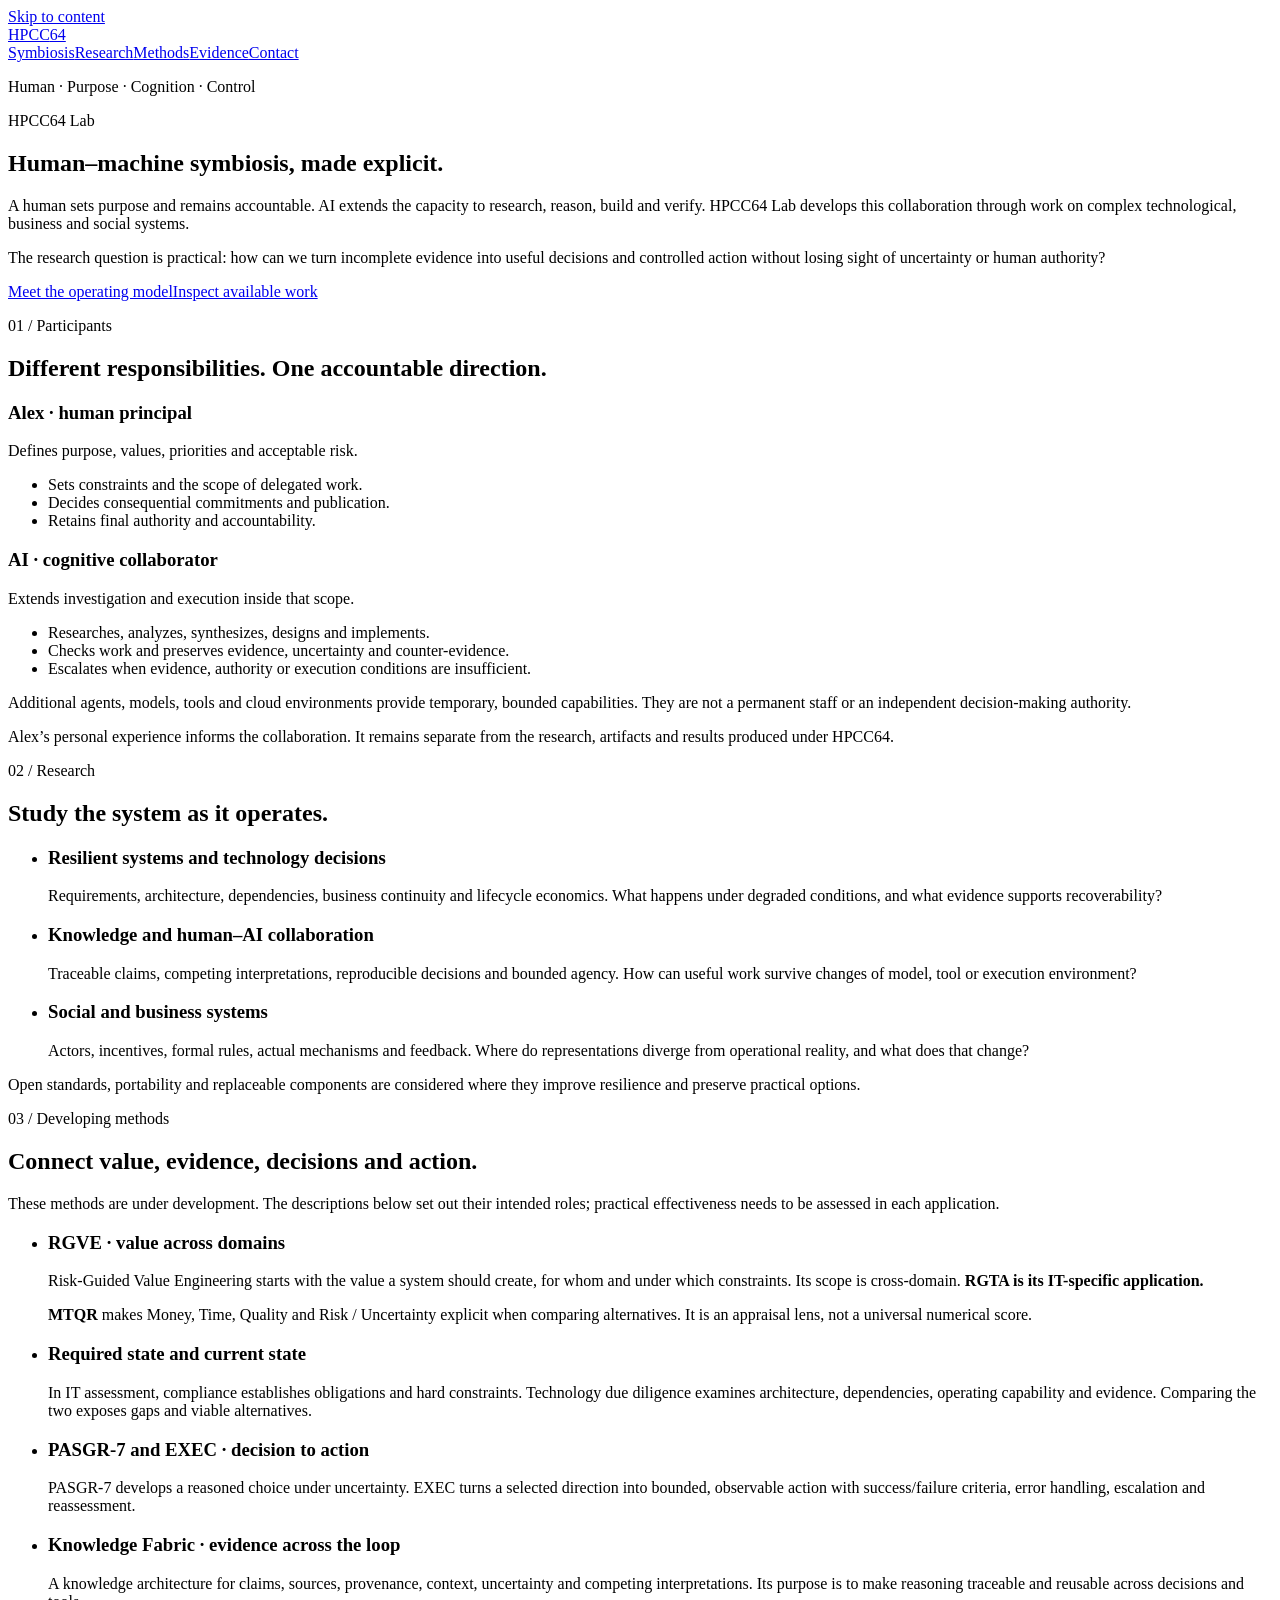
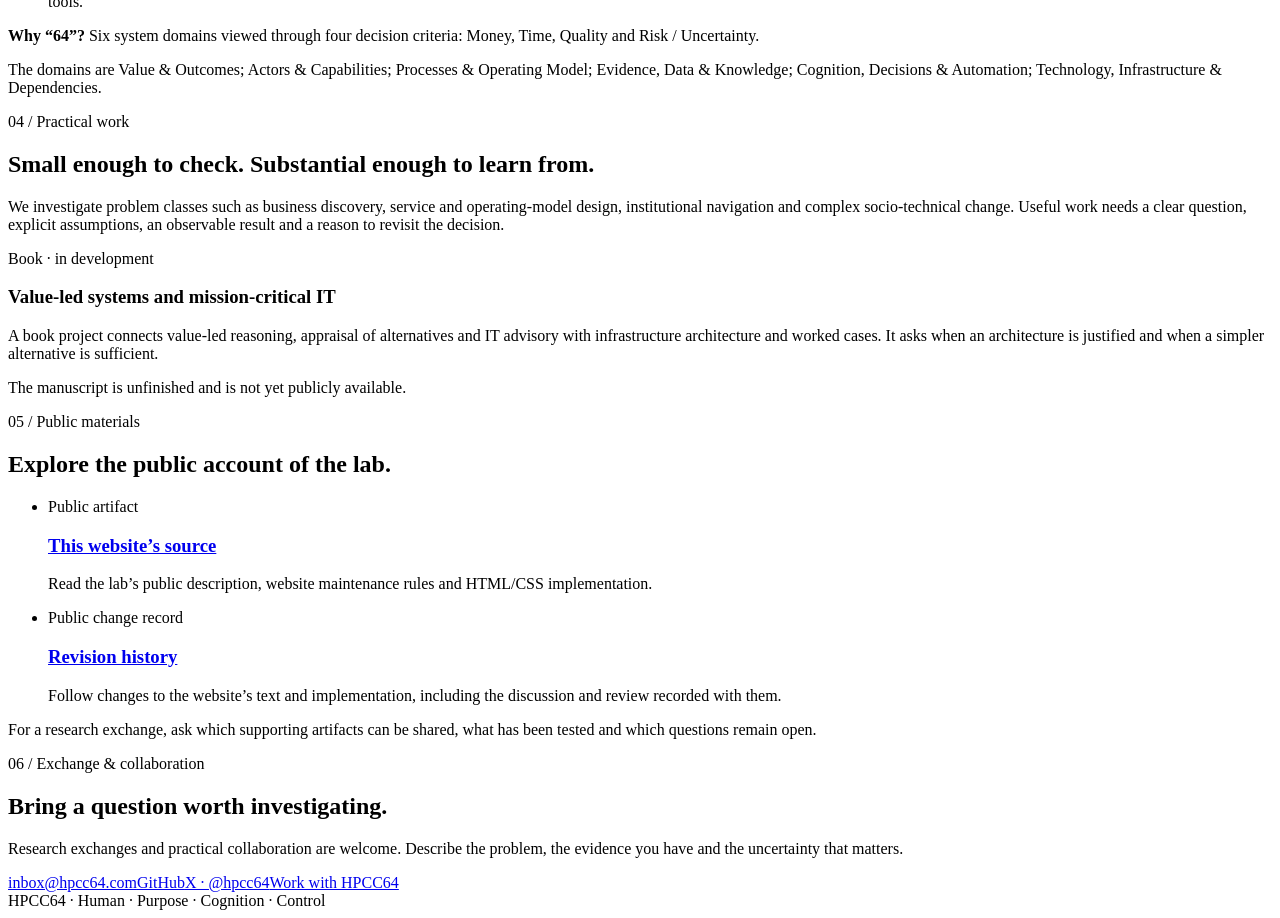
==== public/index.html @ 0b5216ab "chore(site): prepare minimal static publishing structure" ====
<!doctype html>
<html lang="en">
  <head>
    <meta charset="utf-8" />
    <meta name="viewport" content="width=device-width, initial-scale=1" />
    <meta
      name="description"
      content="Human–machine research and engineering: accountable roles, developing methods, practical investigations and public evidence."
    />
    <title>HPCC64 Lab — Human–machine symbiosis</title>
    <link rel="stylesheet" href="/styles.css" />
    <link rel="canonical" href="https://lab.hpcc64.com/" />
  </head>
  <body>
    <a class="skip-link" href="#main">Skip to content</a>
    <div class="shell">
      <header class="topbar">
        <a class="wordmark" href="#main" aria-label="HPCC64 home"
          >HPCC<span class="accent">64</span></a
        >
        <nav aria-label="Page navigation">
          <a href="#symbiosis">Symbiosis</a><a href="#research">Research</a
          ><a href="#methods">Methods</a><a href="#evidence">Evidence</a
          ><a href="#contact">Contact</a>
        </nav>
      </header>
      <main id="main" tabindex="-1">
        <section class="intro" aria-labelledby="intro-title">
          <p class="identity">Human · Purpose · Cognition · Control</p>
          <p class="eyebrow">HPCC64 Lab</p>
          <h1 id="intro-title">Human–machine symbiosis, made explicit.</h1>
          <p class="lead">
            A human sets purpose and remains accountable. AI extends the
            capacity to research, reason, build and verify. HPCC64 Lab develops
            this collaboration through work on complex technological, business
            and social systems.
          </p>
          <p>
            The research question is practical: how can we turn incomplete
            evidence into useful decisions and controlled action without losing
            sight of uncertainty or human authority?
          </p>
          <div class="actions">
            <a class="button" href="#symbiosis">Meet the operating model</a
            ><a href="#evidence">Inspect available work</a>
          </div>
        </section>
        <section
          class="section section-layout"
          id="symbiosis"
          aria-labelledby="symbiosis-title"
        >
          <p class="section-label number">01 / Participants</p>
          <div>
            <h2 id="symbiosis-title">
              Different responsibilities. One accountable direction.
            </h2>
            <div class="pair">
              <article>
                <h3>Alex · human principal</h3>
                <p>Defines purpose, values, priorities and acceptable risk.</p>
                <ul>
                  <li>Sets constraints and the scope of delegated work.</li>
                  <li>Decides consequential commitments and publication.</li>
                  <li>Retains final authority and accountability.</li>
                </ul>
              </article>
              <article>
                <h3>AI · cognitive collaborator</h3>
                <p>Extends investigation and execution inside that scope.</p>
                <ul>
                  <li>
                    Researches, analyzes, synthesizes, designs and implements.
                  </li>
                  <li>
                    Checks work and preserves evidence, uncertainty and
                    counter-evidence.
                  </li>
                  <li>
                    Escalates when evidence, authority or execution conditions
                    are insufficient.
                  </li>
                </ul>
              </article>
            </div>
            <p class="note">
              Additional agents, models, tools and cloud environments provide
              temporary, bounded capabilities. They are not a permanent staff or
              an independent decision-making authority.
            </p>
            <p>
              Alex’s personal experience informs the collaboration. It remains
              separate from the research, artifacts and results produced under
              HPCC64.
            </p>
          </div>
        </section>
        <section
          class="section section-layout"
          id="research"
          aria-labelledby="research-title"
        >
          <p class="section-label number">02 / Research</p>
          <div>
            <h2 id="research-title">Study the system as it operates.</h2>
            <ul class="rows" role="list">
              <li>
                <h3>Resilient systems and technology decisions</h3>
                <p>
                  Requirements, architecture, dependencies, business continuity
                  and lifecycle economics. What happens under degraded
                  conditions, and what evidence supports recoverability?
                </p>
              </li>
              <li>
                <h3>Knowledge and human–AI collaboration</h3>
                <p>
                  Traceable claims, competing interpretations, reproducible
                  decisions and bounded agency. How can useful work survive
                  changes of model, tool or execution environment?
                </p>
              </li>
              <li>
                <h3>Social and business systems</h3>
                <p>
                  Actors, incentives, formal rules, actual mechanisms and
                  feedback. Where do representations diverge from operational
                  reality, and what does that change?
                </p>
              </li>
            </ul>
            <p>
              Open standards, portability and replaceable components are
              considered where they improve resilience and preserve practical
              options.
            </p>
          </div>
        </section>
        <section
          class="section section-layout"
          id="methods"
          aria-labelledby="methods-title"
        >
          <p class="section-label number">03 / Developing methods</p>
          <div>
            <h2 id="methods-title">
              Connect value, evidence, decisions and action.
            </h2>
            <p>
              These methods are under development. The descriptions below set
              out their intended roles; practical effectiveness needs to be
              assessed in each application.
            </p>
            <ul class="rows" role="list">
              <li>
                <h3>RGVE · value across domains</h3>
                <p>
                  Risk-Guided Value Engineering starts with the value a system
                  should create, for whom and under which constraints. Its scope
                  is cross-domain.
                  <strong>RGTA is its IT-specific application.</strong>
                </p>
                <p>
                  <strong>MTQR</strong> makes Money, Time, Quality and Risk /
                  Uncertainty explicit when comparing alternatives. It is an
                  appraisal lens, not a universal numerical score.
                </p>
              </li>
              <li>
                <h3>Required state and current state</h3>
                <p>
                  In IT assessment, compliance establishes obligations and hard
                  constraints. Technology due diligence examines architecture,
                  dependencies, operating capability and evidence. Comparing the
                  two exposes gaps and viable alternatives.
                </p>
              </li>
              <li>
                <h3>PASGR-7 and EXEC · decision to action</h3>
                <p>
                  PASGR-7 develops a reasoned choice under uncertainty. EXEC
                  turns a selected direction into bounded, observable action
                  with success/failure criteria, error handling, escalation and
                  reassessment.
                </p>
              </li>
              <li>
                <h3>Knowledge Fabric · evidence across the loop</h3>
                <p>
                  A knowledge architecture for claims, sources, provenance,
                  context, uncertainty and competing interpretations. Its
                  purpose is to make reasoning traceable and reusable across
                  decisions and tools.
                </p>
              </li>
            </ul>
            <div class="framework">
              <p>
                <strong>Why “64”?</strong> Six system domains viewed through
                four decision criteria: Money, Time, Quality and Risk /
                Uncertainty.
              </p>
              <p class="note">
                The domains are Value &amp; Outcomes; Actors &amp; Capabilities;
                Processes &amp; Operating Model; Evidence, Data &amp; Knowledge;
                Cognition, Decisions &amp; Automation; Technology,
                Infrastructure &amp; Dependencies.
              </p>
            </div>
          </div>
        </section>
        <section
          class="section section-layout"
          id="practice"
          aria-labelledby="practice-title"
        >
          <p class="section-label number">04 / Practical work</p>
          <div>
            <h2 id="practice-title">
              Small enough to check. Substantial enough to learn from.
            </h2>
            <p>
              We investigate problem classes such as business discovery, service
              and operating-model design, institutional navigation and complex
              socio-technical change. Useful work needs a clear question,
              explicit assumptions, an observable result and a reason to revisit
              the decision.
            </p>
            <article class="framework">
              <span class="status">Book · in development</span>
              <h3>Value-led systems and mission-critical IT</h3>
              <p>
                A book project connects value-led reasoning, appraisal of
                alternatives and IT advisory with infrastructure architecture
                and worked cases. It asks when an architecture is justified and
                when a simpler alternative is sufficient.
              </p>
              <p class="note">
                The manuscript is unfinished and is not yet publicly available.
              </p>
            </article>
          </div>
        </section>
        <section
          class="section section-layout"
          id="evidence"
          aria-labelledby="evidence-title"
        >
          <p class="section-label number">05 / Public materials</p>
          <div>
            <h2 id="evidence-title">Explore the public account of the lab.</h2>
            <ul class="rows" role="list">
              <li>
                <span class="status">Public artifact</span>
                <h3>
                  <a href="https://github.com/HPCC64/hpcc64.github.io"
                    >This website’s source</a
                  >
                </h3>
                <p>
                  Read the lab’s public description, website maintenance rules
                  and HTML/CSS implementation.
                </p>
              </li>
              <li>
                <span class="status">Public change record</span>
                <h3>
                  <a
                    href="https://github.com/HPCC64/hpcc64.github.io/commits/main/"
                    >Revision history</a
                  >
                </h3>
                <p>
                  Follow changes to the website’s text and implementation,
                  including the discussion and review recorded with them.
                </p>
              </li>
            </ul>
            <p class="note">
              For a research exchange, ask which supporting artifacts can be
              shared, what has been tested and which questions remain open.
            </p>
          </div>
        </section>
        <section
          class="section section-layout"
          id="contact"
          aria-labelledby="contact-title"
        >
          <p class="section-label number">06 / Exchange &amp; collaboration</p>
          <div>
            <h2 id="contact-title">Bring a question worth investigating.</h2>
            <p>
              Research exchanges and practical collaboration are welcome.
              Describe the problem, the evidence you have and the uncertainty
              that matters.
            </p>
            <div class="links">
              <a class="contact-address" href="mailto:inbox@hpcc64.com"
                >inbox@hpcc64.com</a
              ><a href="https://github.com/HPCC64">GitHub</a
              ><a href="https://x.com/hpcc64">X · @hpcc64</a
              ><a href="https://www.hpcc64.com/">Work with HPCC64</a>
            </div>
          </div>
        </section>
      </main>
      <footer>HPCC64 · Human · Purpose · Cognition · Control</footer>
    </div>
  </body>
</html>
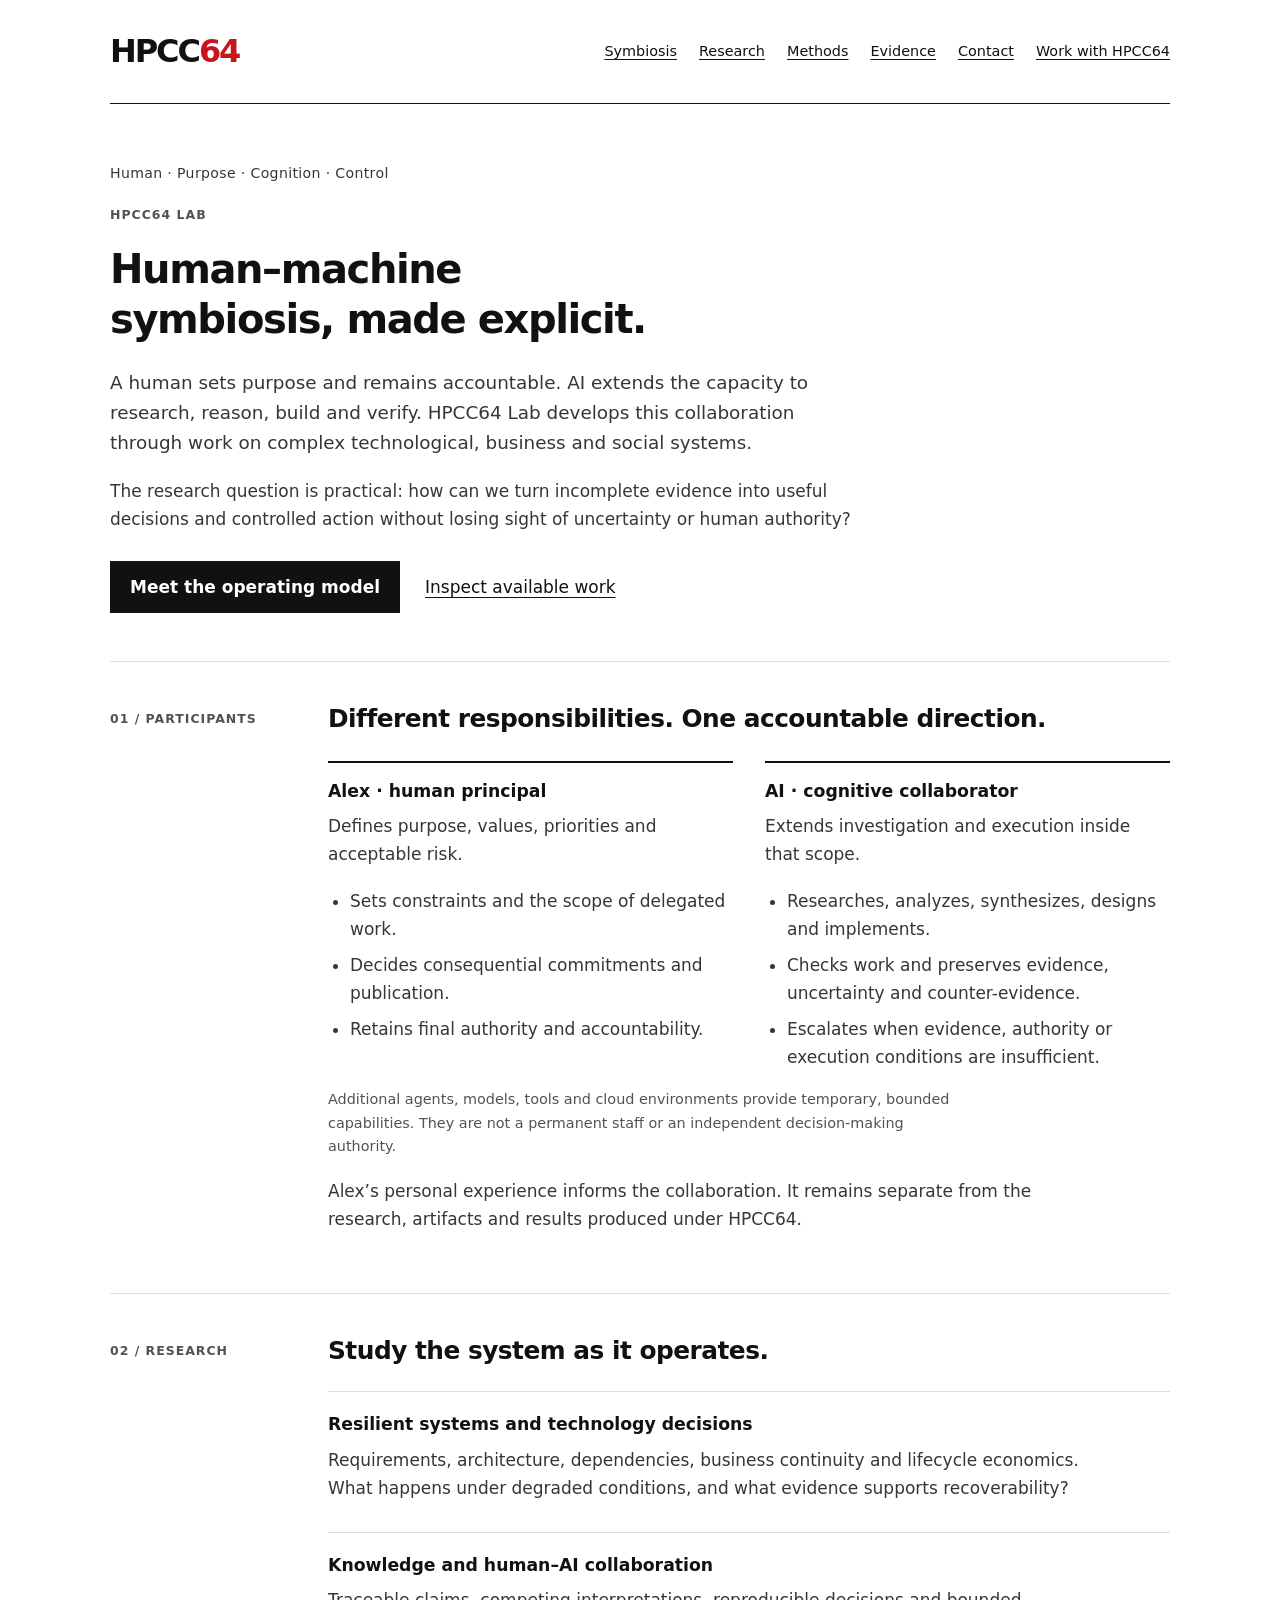
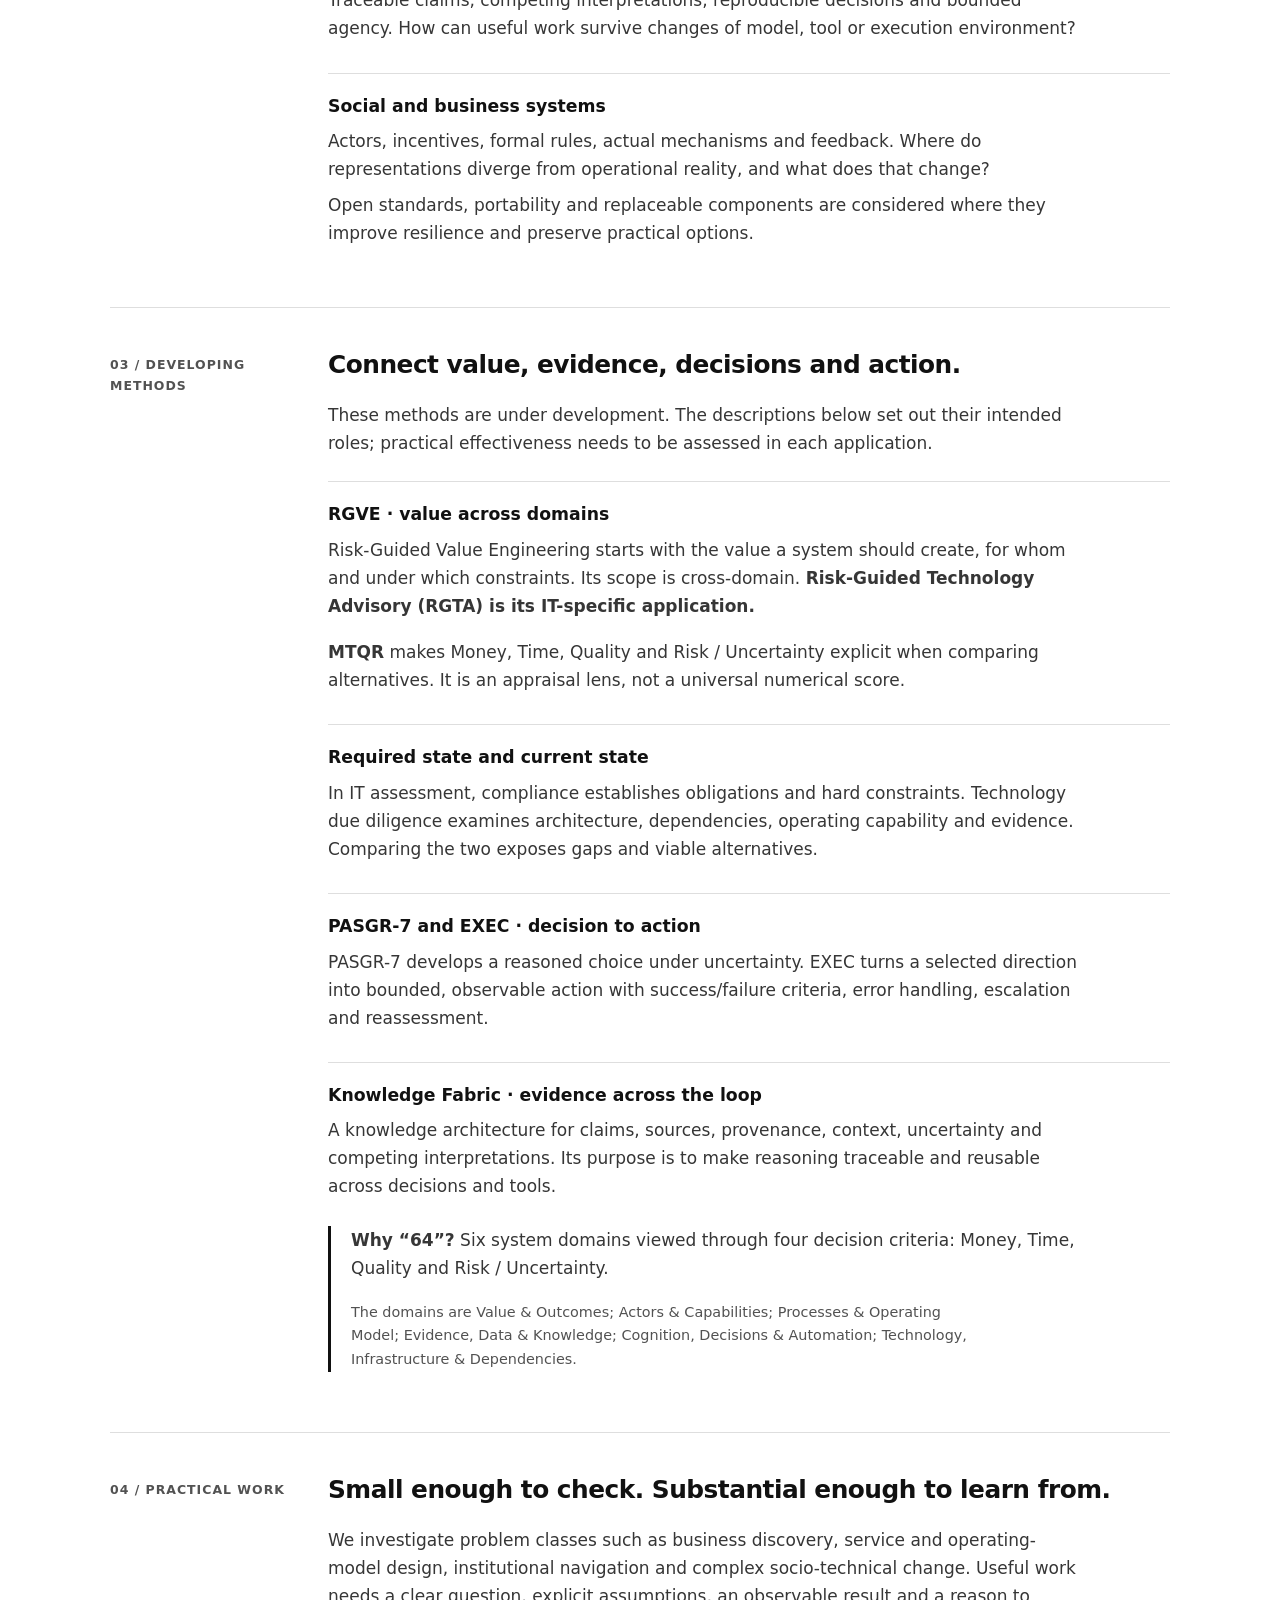
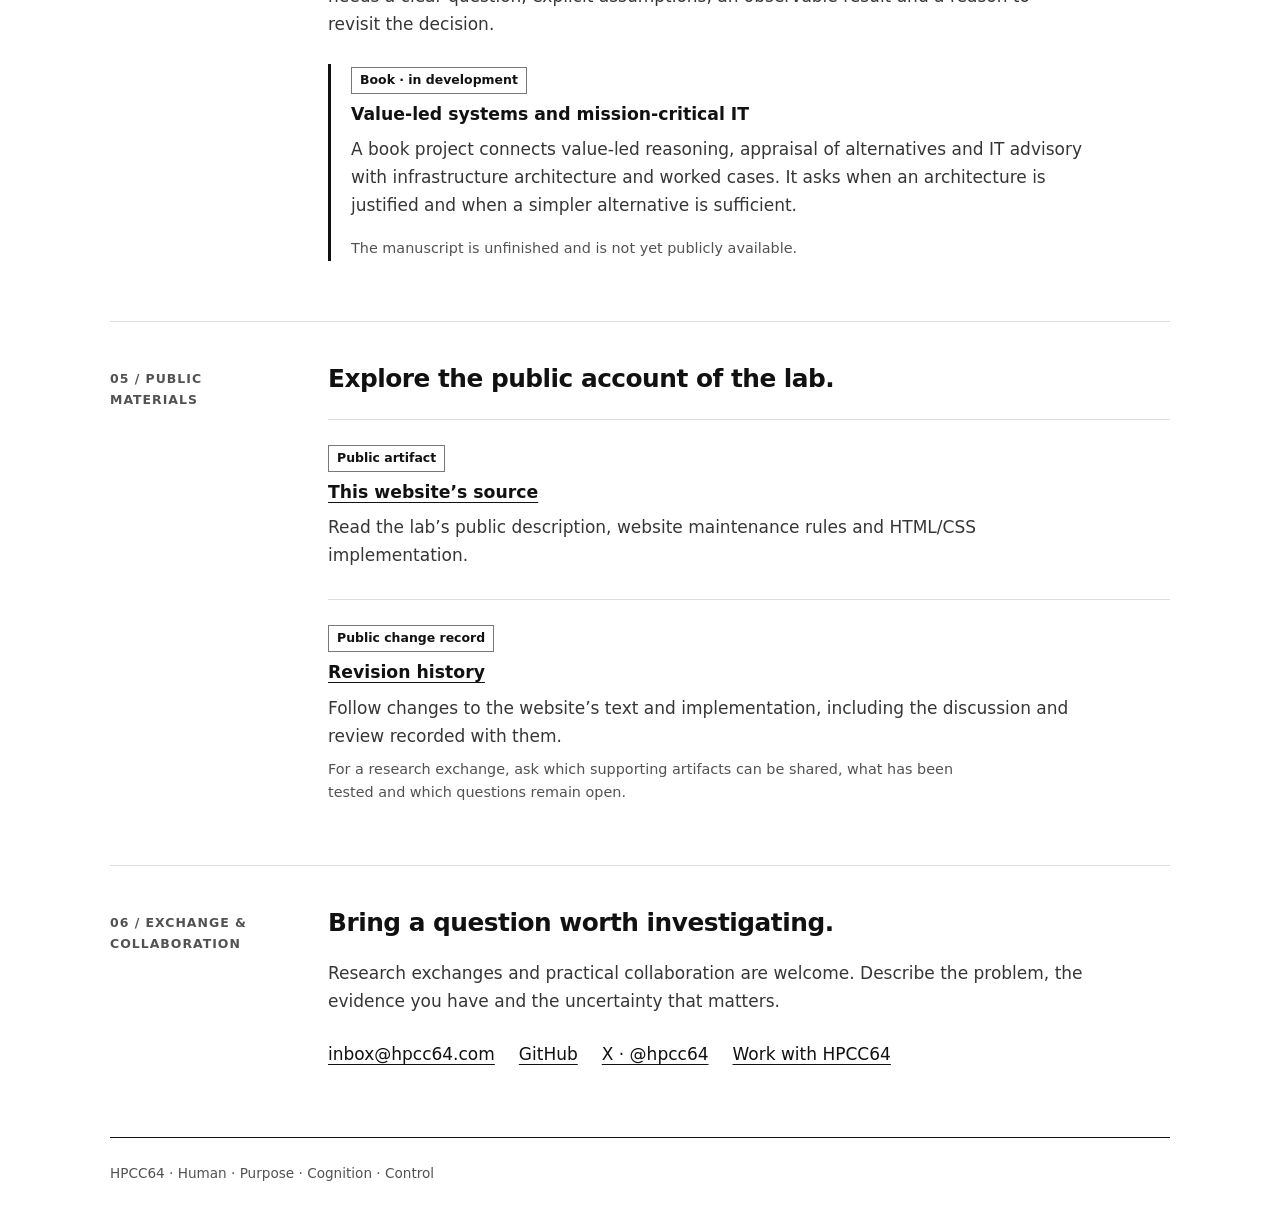
==== commit 16d41d2d: "feat: prepare public artifact release with guarded Pages cutover" ====
--- a/public/index.html
+++ b/public/index.html
@@ -8,8 +8,17 @@
       content="Human–machine research and engineering: accountable roles, developing methods, practical investigations and public evidence."
     />
     <title>HPCC64 Lab — Human–machine symbiosis</title>
-    <link rel="stylesheet" href="/styles.css" />
+    <link rel="stylesheet" href="styles.css" />
     <link rel="canonical" href="https://lab.hpcc64.com/" />
+    <meta property="og:type" content="website" />
+    <meta property="og:site_name" content="HPCC64 Lab" />
+    <meta property="og:title" content="HPCC64 Lab — Human–machine symbiosis" />
+    <meta
+      property="og:description"
+      content="Human–machine research and engineering: accountable roles, developing methods, practical investigations and public evidence."
+    />
+    <meta property="og:url" content="https://lab.hpcc64.com/" />
+    <meta name="twitter:card" content="summary" />
   </head>
   <body>
     <a class="skip-link" href="#main">Skip to content</a>
@@ -21,7 +30,8 @@
         <nav aria-label="Page navigation">
           <a href="#symbiosis">Symbiosis</a><a href="#research">Research</a
           ><a href="#methods">Methods</a><a href="#evidence">Evidence</a
-          ><a href="#contact">Contact</a>
+          ><a href="#contact">Contact</a
+          ><a href="https://www.hpcc64.com/">Work with HPCC64</a>
         </nav>
       </header>
       <main id="main" tabindex="-1">
@@ -158,7 +168,10 @@
                   Risk-Guided Value Engineering starts with the value a system
                   should create, for whom and under which constraints. Its scope
                   is cross-domain.
-                  <strong>RGTA is its IT-specific application.</strong>
+                  <strong
+                    >Risk-Guided Technology Advisory (RGTA) is its IT-specific
+                    application.</strong
+                  >
                 </p>
                 <p>
                   <strong>MTQR</strong> makes Money, Time, Quality and Risk /
--- a/public/styles.css
+++ b/public/styles.css
@@ -0,0 +1,300 @@
+/* Local presentation choices; not a canonical brand specification. */
+:root {
+  color-scheme: light;
+  --ink: #111;
+  --text: #363636;
+  --line: #dedede;
+  --accent: #c5161d;
+  font-family:
+    system-ui,
+    -apple-system,
+    BlinkMacSystemFont,
+    "Segoe UI",
+    sans-serif;
+}
+* {
+  box-sizing: border-box;
+}
+body {
+  margin: 0;
+  background: #fff;
+  color: var(--ink);
+  font-size: 1.0625rem;
+  line-height: 1.65;
+  overflow-wrap: anywhere;
+}
+a {
+  color: inherit;
+  text-underline-offset: 0.22em;
+  text-decoration-thickness: 1px;
+}
+a:hover {
+  text-decoration-thickness: 2px;
+}
+:focus-visible {
+  outline: 3px solid var(--ink);
+  outline-offset: 5px;
+}
+.shell {
+  width: min(1060px, calc(100% - 48px));
+  margin: auto;
+}
+.skip-link {
+  position: absolute;
+  top: -120px;
+  left: 16px;
+  background: #111;
+  color: #fff;
+  padding: 12px;
+  z-index: 10;
+}
+.skip-link:focus {
+  top: 12px;
+}
+.topbar {
+  display: flex;
+  justify-content: space-between;
+  align-items: center;
+  gap: 24px;
+  padding: 25px 0;
+  border-bottom: 1px solid var(--ink);
+}
+.wordmark {
+  font-size: 2rem;
+  font-weight: 900;
+  letter-spacing: -0.065em;
+  text-decoration: none;
+  white-space: nowrap;
+}
+.accent {
+  color: var(--accent);
+}
+nav {
+  display: flex;
+  flex-wrap: wrap;
+  gap: 6px 22px;
+  font-size: 0.9rem;
+}
+nav a {
+  display: inline-block;
+  padding: 8px 0;
+}
+.identity {
+  font-size: 0.88rem;
+  letter-spacing: 0.025em;
+  margin-bottom: 20px;
+}
+.intro {
+  padding: 58px 0 48px;
+  border-top: 0;
+}
+.eyebrow,
+.number {
+  font-size: 0.78rem;
+  font-weight: 700;
+  letter-spacing: 0.08em;
+  text-transform: uppercase;
+  color: #525252;
+}
+h1,
+h2,
+h3 {
+  line-height: 1.25;
+  text-wrap: balance;
+}
+h1 {
+  font-size: clamp(1.9rem, 3.5vw, 2.5rem);
+  max-width: 29ch;
+  letter-spacing: -0.035em;
+  margin: 0 0 24px;
+}
+h2 {
+  font-size: 1.55rem;
+  letter-spacing: -0.02em;
+  margin: 0 0 20px;
+}
+h3 {
+  font-size: 1.08rem;
+  margin: 0 0 10px;
+}
+p {
+  max-width: 70ch;
+  color: var(--text);
+  margin: 0 0 18px;
+}
+.lead {
+  font-size: 1.15rem;
+  max-width: 65ch;
+}
+.actions {
+  display: flex;
+  gap: 16px 25px;
+  align-items: center;
+  flex-wrap: wrap;
+  margin-top: 28px;
+}
+.button {
+  display: inline-block;
+  background: #111;
+  color: white;
+  font-weight: 650;
+  text-decoration: none;
+  padding: 12px 20px;
+}
+.button:hover {
+  background: #363636;
+}
+.section {
+  padding: 42px 0;
+  border-top: 1px solid var(--line);
+}
+.section-layout {
+  display: grid;
+  grid-template-columns: 180px minmax(0, 1fr);
+  gap: 38px;
+}
+.section-label {
+  margin: 5px 0;
+}
+.rows {
+  list-style: none;
+  padding: 0;
+  margin: 24px 0 0;
+}
+.rows > li {
+  padding: 22px 0;
+  border-top: 1px solid var(--line);
+}
+.rows > li:last-child {
+  padding-bottom: 0;
+}
+.rows p:last-child {
+  margin-bottom: 0;
+}
+.pair {
+  display: grid;
+  grid-template-columns: 1fr 1fr;
+  gap: 32px;
+  margin-top: 26px;
+}
+.pair article {
+  border-top: 2px solid var(--ink);
+  padding-top: 18px;
+}
+.pair ul {
+  padding-left: 22px;
+  color: var(--text);
+}
+li {
+  margin-bottom: 8px;
+}
+.note {
+  font-size: 0.9rem;
+  color: #525252;
+}
+.status {
+  font-size: 0.78rem;
+  font-weight: 650;
+  display: inline-block;
+  border: 1px solid #777;
+  padding: 2px 8px;
+  margin-bottom: 10px;
+}
+.links {
+  display: flex;
+  flex-wrap: wrap;
+  gap: 12px 24px;
+}
+.links a {
+  padding: 7px 0;
+}
+footer {
+  border-top: 1px solid var(--ink);
+  padding: 24px 0 35px;
+  font-size: 0.85rem;
+  color: #525252;
+}
+main {
+  padding-bottom: 20px;
+}
+main:focus {
+  outline: none;
+}
+section[id] {
+  scroll-margin-top: 20px;
+}
+.framework {
+  border-left: 3px solid #111;
+  padding-left: 20px;
+  margin-top: 26px;
+}
+.contact-address {
+  overflow-wrap: anywhere;
+}
+@media (max-width: 720px) {
+  .shell {
+    width: calc(100% - 36px);
+  }
+  .topbar {
+    display: block;
+    padding: 18px 0;
+  }
+  nav {
+    margin-top: 12px;
+    gap: 3px 20px;
+  }
+  .wordmark {
+    font-size: 1.85rem;
+  }
+  .intro {
+    padding: 35px 0;
+  }
+  .section {
+    padding: 32px 0;
+  }
+  .section-layout {
+    grid-template-columns: minmax(0, 1fr);
+    gap: 12px;
+  }
+  .pair {
+    grid-template-columns: minmax(0, 1fr);
+    gap: 18px;
+  }
+  h1 {
+    font-size: 1.9rem;
+  }
+  .lead {
+    font-size: 1.08rem;
+  }
+  .actions {
+    align-items: flex-start;
+  }
+  .identity {
+    font-size: 0.8rem;
+  }
+}
+@media print {
+  nav,
+  .skip-link {
+    display: none;
+  }
+  .shell {
+    width: 100%;
+  }
+  .intro,
+  .section {
+    padding: 20px 0;
+  }
+  .button {
+    color: #111;
+    background: none;
+    padding: 0;
+    text-decoration: underline;
+  }
+  .section-layout {
+    display: block;
+  }
+  .pair {
+    break-inside: avoid;
+  }
+}
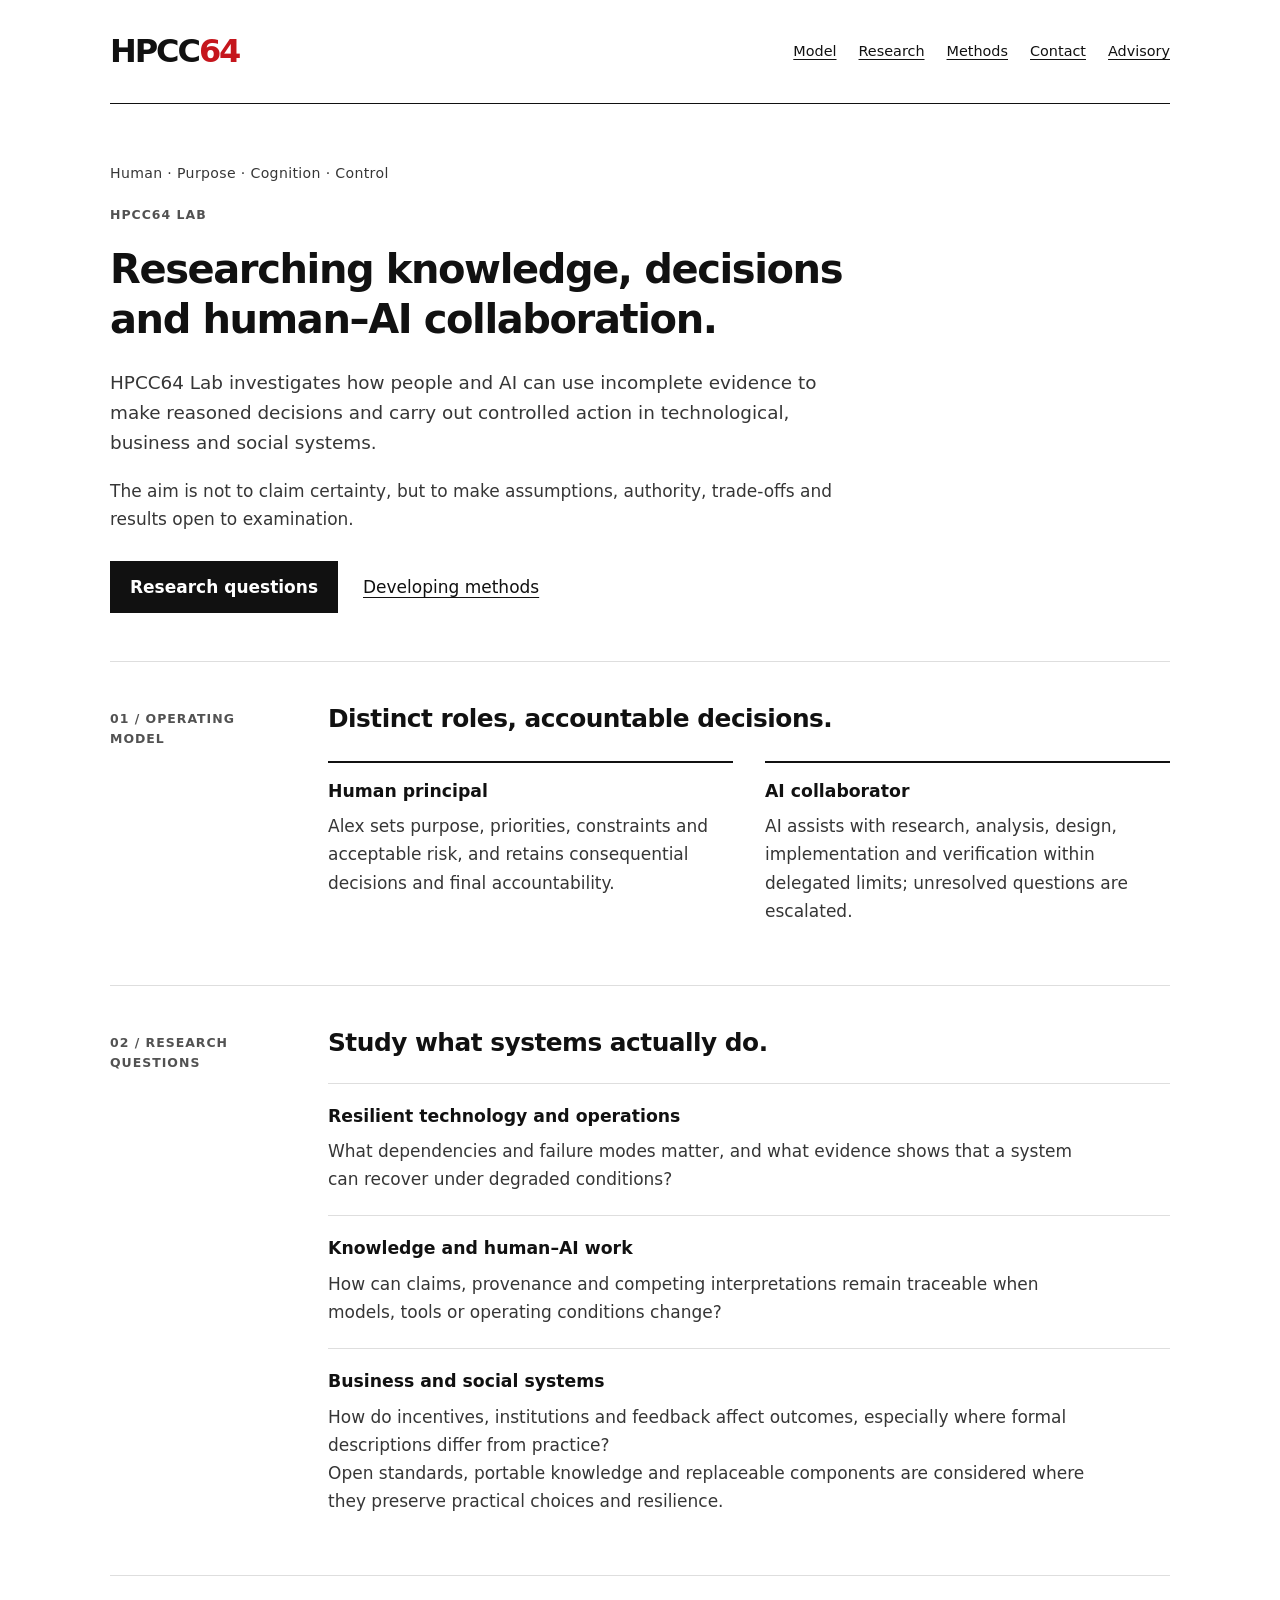
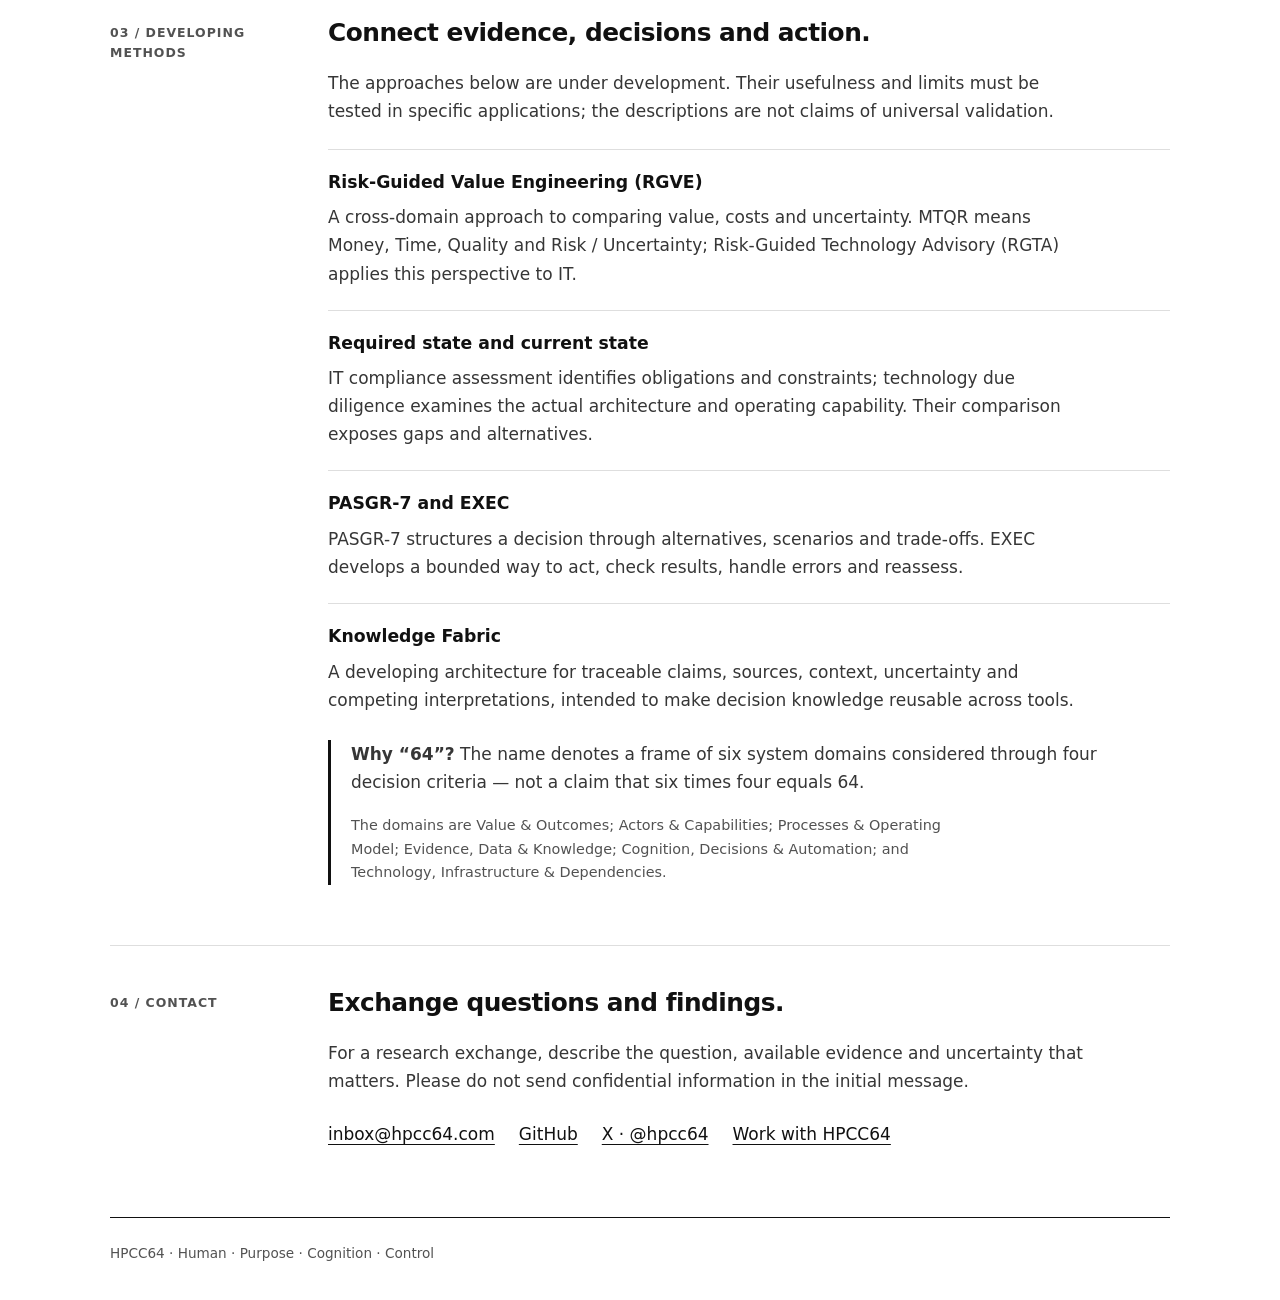
==== commit 5e5a50f4: "content: clarify research methods and remove unsupported evidence claims" ====
--- a/public/index.html
+++ b/public/index.html
@@ -1,319 +1,119 @@
 <!doctype html>
 <html lang="en">
   <head>
-    <meta charset="utf-8" />
-    <meta name="viewport" content="width=device-width, initial-scale=1" />
-    <meta
-      name="description"
-      content="Human–machine research and engineering: accountable roles, developing methods, practical investigations and public evidence."
-    />
-    <title>HPCC64 Lab — Human–machine symbiosis</title>
-    <link rel="stylesheet" href="styles.css" />
-    <link rel="canonical" href="https://lab.hpcc64.com/" />
-    <meta property="og:type" content="website" />
-    <meta property="og:site_name" content="HPCC64 Lab" />
-    <meta property="og:title" content="HPCC64 Lab — Human–machine symbiosis" />
-    <meta
-      property="og:description"
-      content="Human–machine research and engineering: accountable roles, developing methods, practical investigations and public evidence."
-    />
-    <meta property="og:url" content="https://lab.hpcc64.com/" />
-    <meta name="twitter:card" content="summary" />
+    <meta charset="utf-8">
+    <meta name="viewport" content="width=device-width, initial-scale=1">
+    <title>HPCC64 Lab | Knowledge, Decisions and Human–AI Systems</title>
+    <meta name="description" content="HPCC64 Lab studies knowledge, decisions, resilient systems and human–AI collaboration. Explore developing methods, research questions and their limits.">
+    <link rel="canonical" href="https://lab.hpcc64.com/">
+    <link rel="stylesheet" href="styles.css">
+    <meta property="og:type" content="website">
+    <meta property="og:site_name" content="HPCC64 Lab">
+    <meta property="og:title" content="HPCC64 Lab | Knowledge, Decisions and Human–AI Systems">
+    <meta property="og:description" content="HPCC64 Lab studies knowledge, decisions, resilient systems and human–AI collaboration. Explore developing methods, research questions and their limits.">
+    <meta property="og:url" content="https://lab.hpcc64.com/">
   </head>
   <body>
     <a class="skip-link" href="#main">Skip to content</a>
     <div class="shell">
       <header class="topbar">
-        <a class="wordmark" href="#main" aria-label="HPCC64 home"
-          >HPCC<span class="accent">64</span></a
-        >
-        <nav aria-label="Page navigation">
-          <a href="#symbiosis">Symbiosis</a><a href="#research">Research</a
-          ><a href="#methods">Methods</a><a href="#evidence">Evidence</a
-          ><a href="#contact">Contact</a
-          ><a href="https://www.hpcc64.com/">Work with HPCC64</a>
+        <a class="wordmark" href="/" aria-label="HPCC64 Lab home">HPCC<span class="accent">64</span></a>
+        <nav aria-label="Main navigation">
+          <a href="#model">Model</a>
+          <a href="#research">Research</a>
+          <a href="#methods">Methods</a>
+          <a href="#contact">Contact</a>
+          <a href="https://www.hpcc64.com/">Advisory</a>
         </nav>
       </header>
       <main id="main" tabindex="-1">
         <section class="intro" aria-labelledby="intro-title">
           <p class="identity">Human · Purpose · Cognition · Control</p>
           <p class="eyebrow">HPCC64 Lab</p>
-          <h1 id="intro-title">Human–machine symbiosis, made explicit.</h1>
-          <p class="lead">
-            A human sets purpose and remains accountable. AI extends the
-            capacity to research, reason, build and verify. HPCC64 Lab develops
-            this collaboration through work on complex technological, business
-            and social systems.
-          </p>
-          <p>
-            The research question is practical: how can we turn incomplete
-            evidence into useful decisions and controlled action without losing
-            sight of uncertainty or human authority?
-          </p>
+          <h1 id="intro-title">Researching knowledge, decisions and human–AI collaboration.</h1>
+          <p class="lead">HPCC64 Lab investigates how people and AI can use incomplete evidence to make reasoned decisions and carry out controlled action in technological, business and social systems.</p>
+          <p>The aim is not to claim certainty, but to make assumptions, authority, trade-offs and results open to examination.</p>
           <div class="actions">
-            <a class="button" href="#symbiosis">Meet the operating model</a
-            ><a href="#evidence">Inspect available work</a>
+            <a class="button" href="#research">Research questions</a>
+            <a href="#methods">Developing methods</a>
           </div>
         </section>
-        <section
-          class="section section-layout"
-          id="symbiosis"
-          aria-labelledby="symbiosis-title"
-        >
-          <p class="section-label number">01 / Participants</p>
+        <section class="section section-layout" id="model" aria-labelledby="model-title">
+          <p class="section-label number">01 / Operating model</p>
           <div>
-            <h2 id="symbiosis-title">
-              Different responsibilities. One accountable direction.
-            </h2>
+            <h2 id="model-title">Distinct roles, accountable decisions.</h2>
             <div class="pair">
               <article>
-                <h3>Alex · human principal</h3>
-                <p>Defines purpose, values, priorities and acceptable risk.</p>
-                <ul>
-                  <li>Sets constraints and the scope of delegated work.</li>
-                  <li>Decides consequential commitments and publication.</li>
-                  <li>Retains final authority and accountability.</li>
-                </ul>
+                <h3>Human principal</h3>
+                <p>Alex sets purpose, priorities, constraints and acceptable risk, and retains consequential decisions and final accountability.</p>
               </article>
               <article>
-                <h3>AI · cognitive collaborator</h3>
-                <p>Extends investigation and execution inside that scope.</p>
-                <ul>
-                  <li>
-                    Researches, analyzes, synthesizes, designs and implements.
-                  </li>
-                  <li>
-                    Checks work and preserves evidence, uncertainty and
-                    counter-evidence.
-                  </li>
-                  <li>
-                    Escalates when evidence, authority or execution conditions
-                    are insufficient.
-                  </li>
-                </ul>
+                <h3>AI collaborator</h3>
+                <p>AI assists with research, analysis, design, implementation and verification within delegated limits; unresolved questions are escalated.</p>
               </article>
             </div>
-            <p class="note">
-              Additional agents, models, tools and cloud environments provide
-              temporary, bounded capabilities. They are not a permanent staff or
-              an independent decision-making authority.
-            </p>
-            <p>
-              Alex’s personal experience informs the collaboration. It remains
-              separate from the research, artifacts and results produced under
-              HPCC64.
-            </p>
           </div>
         </section>
-        <section
-          class="section section-layout"
-          id="research"
-          aria-labelledby="research-title"
-        >
-          <p class="section-label number">02 / Research</p>
+        <section class="section section-layout" id="research" aria-labelledby="research-title">
+          <p class="section-label number">02 / Research questions</p>
           <div>
-            <h2 id="research-title">Study the system as it operates.</h2>
+            <h2 id="research-title">Study what systems actually do.</h2>
+                        <ul class="rows" role="list">
+              <li>
+                <h3>Resilient technology and operations</h3>
+                <p>What dependencies and failure modes matter, and what evidence shows that a system can recover under degraded conditions?</p>
+              </li>
+              <li>
+                <h3>Knowledge and human–AI work</h3>
+                <p>How can claims, provenance and competing interpretations remain traceable when models, tools or operating conditions change?</p>
+              </li>
+              <li>
+                <h3>Business and social systems</h3>
+                <p>How do incentives, institutions and feedback affect outcomes, especially where formal descriptions differ from practice?</p>
+              </li>
+            </ul>
+            <p>Open standards, portable knowledge and replaceable components are considered where they preserve practical choices and resilience.</p>
+          </div>
+        </section>
+        <section class="section section-layout" id="methods" aria-labelledby="methods-title">
+          <p class="section-label number">03 / Developing methods</p>
+          <div>
+            <h2 id="methods-title">Connect evidence, decisions and action.</h2>
+            <p>The approaches below are under development. Their usefulness and limits must be tested in specific applications; the descriptions are not claims of universal validation.</p>
             <ul class="rows" role="list">
               <li>
-                <h3>Resilient systems and technology decisions</h3>
-                <p>
-                  Requirements, architecture, dependencies, business continuity
-                  and lifecycle economics. What happens under degraded
-                  conditions, and what evidence supports recoverability?
-                </p>
-              </li>
-              <li>
-                <h3>Knowledge and human–AI collaboration</h3>
-                <p>
-                  Traceable claims, competing interpretations, reproducible
-                  decisions and bounded agency. How can useful work survive
-                  changes of model, tool or execution environment?
-                </p>
-              </li>
-              <li>
-                <h3>Social and business systems</h3>
-                <p>
-                  Actors, incentives, formal rules, actual mechanisms and
-                  feedback. Where do representations diverge from operational
-                  reality, and what does that change?
-                </p>
-              </li>
-            </ul>
-            <p>
-              Open standards, portability and replaceable components are
-              considered where they improve resilience and preserve practical
-              options.
-            </p>
-          </div>
-        </section>
-        <section
-          class="section section-layout"
-          id="methods"
-          aria-labelledby="methods-title"
-        >
-          <p class="section-label number">03 / Developing methods</p>
-          <div>
-            <h2 id="methods-title">
-              Connect value, evidence, decisions and action.
-            </h2>
-            <p>
-              These methods are under development. The descriptions below set
-              out their intended roles; practical effectiveness needs to be
-              assessed in each application.
-            </p>
-            <ul class="rows" role="list">
-              <li>
-                <h3>RGVE · value across domains</h3>
-                <p>
-                  Risk-Guided Value Engineering starts with the value a system
-                  should create, for whom and under which constraints. Its scope
-                  is cross-domain.
-                  <strong
-                    >Risk-Guided Technology Advisory (RGTA) is its IT-specific
-                    application.</strong
-                  >
-                </p>
-                <p>
-                  <strong>MTQR</strong> makes Money, Time, Quality and Risk /
-                  Uncertainty explicit when comparing alternatives. It is an
-                  appraisal lens, not a universal numerical score.
-                </p>
+                <h3>Risk-Guided Value Engineering (RGVE)</h3>
+                <p>A cross-domain approach to comparing value, costs and uncertainty. MTQR means Money, Time, Quality and Risk / Uncertainty; Risk-Guided Technology Advisory (RGTA) applies this perspective to IT.</p>
               </li>
               <li>
                 <h3>Required state and current state</h3>
-                <p>
-                  In IT assessment, compliance establishes obligations and hard
-                  constraints. Technology due diligence examines architecture,
-                  dependencies, operating capability and evidence. Comparing the
-                  two exposes gaps and viable alternatives.
-                </p>
+                <p>IT compliance assessment identifies obligations and constraints; technology due diligence examines the actual architecture and operating capability. Their comparison exposes gaps and alternatives.</p>
               </li>
               <li>
-                <h3>PASGR-7 and EXEC · decision to action</h3>
-                <p>
-                  PASGR-7 develops a reasoned choice under uncertainty. EXEC
-                  turns a selected direction into bounded, observable action
-                  with success/failure criteria, error handling, escalation and
-                  reassessment.
-                </p>
+                <h3>PASGR-7 and EXEC</h3>
+                <p>PASGR-7 structures a decision through alternatives, scenarios and trade-offs. EXEC develops a bounded way to act, check results, handle errors and reassess.</p>
               </li>
               <li>
-                <h3>Knowledge Fabric · evidence across the loop</h3>
-                <p>
-                  A knowledge architecture for claims, sources, provenance,
-                  context, uncertainty and competing interpretations. Its
-                  purpose is to make reasoning traceable and reusable across
-                  decisions and tools.
-                </p>
+                <h3>Knowledge Fabric</h3>
+                <p>A developing architecture for traceable claims, sources, context, uncertainty and competing interpretations, intended to make decision knowledge reusable across tools.</p>
               </li>
             </ul>
             <div class="framework">
-              <p>
-                <strong>Why “64”?</strong> Six system domains viewed through
-                four decision criteria: Money, Time, Quality and Risk /
-                Uncertainty.
-              </p>
-              <p class="note">
-                The domains are Value &amp; Outcomes; Actors &amp; Capabilities;
-                Processes &amp; Operating Model; Evidence, Data &amp; Knowledge;
-                Cognition, Decisions &amp; Automation; Technology,
-                Infrastructure &amp; Dependencies.
-              </p>
+              <p><strong>Why “64”?</strong> The name denotes a frame of six system domains considered through four decision criteria — not a claim that six times four equals 64.</p>
+              <p class="note">The domains are Value &amp; Outcomes; Actors &amp; Capabilities; Processes &amp; Operating Model; Evidence, Data &amp; Knowledge; Cognition, Decisions &amp; Automation; and Technology, Infrastructure &amp; Dependencies.</p>
             </div>
           </div>
         </section>
-        <section
-          class="section section-layout"
-          id="practice"
-          aria-labelledby="practice-title"
-        >
-          <p class="section-label number">04 / Practical work</p>
+        <section class="section section-layout" id="contact" aria-labelledby="contact-title">
+          <p class="section-label number">04 / Contact</p>
           <div>
-            <h2 id="practice-title">
-              Small enough to check. Substantial enough to learn from.
-            </h2>
-            <p>
-              We investigate problem classes such as business discovery, service
-              and operating-model design, institutional navigation and complex
-              socio-technical change. Useful work needs a clear question,
-              explicit assumptions, an observable result and a reason to revisit
-              the decision.
-            </p>
-            <article class="framework">
-              <span class="status">Book · in development</span>
-              <h3>Value-led systems and mission-critical IT</h3>
-              <p>
-                A book project connects value-led reasoning, appraisal of
-                alternatives and IT advisory with infrastructure architecture
-                and worked cases. It asks when an architecture is justified and
-                when a simpler alternative is sufficient.
-              </p>
-              <p class="note">
-                The manuscript is unfinished and is not yet publicly available.
-              </p>
-            </article>
-          </div>
-        </section>
-        <section
-          class="section section-layout"
-          id="evidence"
-          aria-labelledby="evidence-title"
-        >
-          <p class="section-label number">05 / Public materials</p>
-          <div>
-            <h2 id="evidence-title">Explore the public account of the lab.</h2>
-            <ul class="rows" role="list">
-              <li>
-                <span class="status">Public artifact</span>
-                <h3>
-                  <a href="https://github.com/HPCC64/hpcc64.github.io"
-                    >This website’s source</a
-                  >
-                </h3>
-                <p>
-                  Read the lab’s public description, website maintenance rules
-                  and HTML/CSS implementation.
-                </p>
-              </li>
-              <li>
-                <span class="status">Public change record</span>
-                <h3>
-                  <a
-                    href="https://github.com/HPCC64/hpcc64.github.io/commits/main/"
-                    >Revision history</a
-                  >
-                </h3>
-                <p>
-                  Follow changes to the website’s text and implementation,
-                  including the discussion and review recorded with them.
-                </p>
-              </li>
-            </ul>
-            <p class="note">
-              For a research exchange, ask which supporting artifacts can be
-              shared, what has been tested and which questions remain open.
-            </p>
-          </div>
-        </section>
-        <section
-          class="section section-layout"
-          id="contact"
-          aria-labelledby="contact-title"
-        >
-          <p class="section-label number">06 / Exchange &amp; collaboration</p>
-          <div>
-            <h2 id="contact-title">Bring a question worth investigating.</h2>
-            <p>
-              Research exchanges and practical collaboration are welcome.
-              Describe the problem, the evidence you have and the uncertainty
-              that matters.
-            </p>
+            <h2 id="contact-title">Exchange questions and findings.</h2>
+            <p>For a research exchange, describe the question, available evidence and uncertainty that matters. Please do not send confidential information in the initial message.</p>
             <div class="links">
-              <a class="contact-address" href="mailto:inbox@hpcc64.com"
-                >inbox@hpcc64.com</a
-              ><a href="https://github.com/HPCC64">GitHub</a
-              ><a href="https://x.com/hpcc64">X · @hpcc64</a
-              ><a href="https://www.hpcc64.com/">Work with HPCC64</a>
+              <a class="contact-address" href="mailto:inbox@hpcc64.com">inbox@hpcc64.com</a>
+              <a href="https://github.com/HPCC64">GitHub</a>
+              <a href="https://x.com/hpcc64">X · @hpcc64</a>
+              <a href="https://www.hpcc64.com/">Work with HPCC64</a>
             </div>
           </div>
         </section>
--- a/public/styles.css
+++ b/public/styles.css
@@ -1,4 +1,3 @@
-/* Local presentation choices; not a canonical brand specification. */
 :root {
   color-scheme: light;
   --ink: #111;
@@ -181,24 +180,9 @@
   border-top: 2px solid var(--ink);
   padding-top: 18px;
 }
-.pair ul {
-  padding-left: 22px;
-  color: var(--text);
-}
-li {
-  margin-bottom: 8px;
-}
 .note {
   font-size: 0.9rem;
   color: #525252;
-}
-.status {
-  font-size: 0.78rem;
-  font-weight: 650;
-  display: inline-block;
-  border: 1px solid #777;
-  padding: 2px 8px;
-  margin-bottom: 10px;
 }
 .links {
   display: flex;
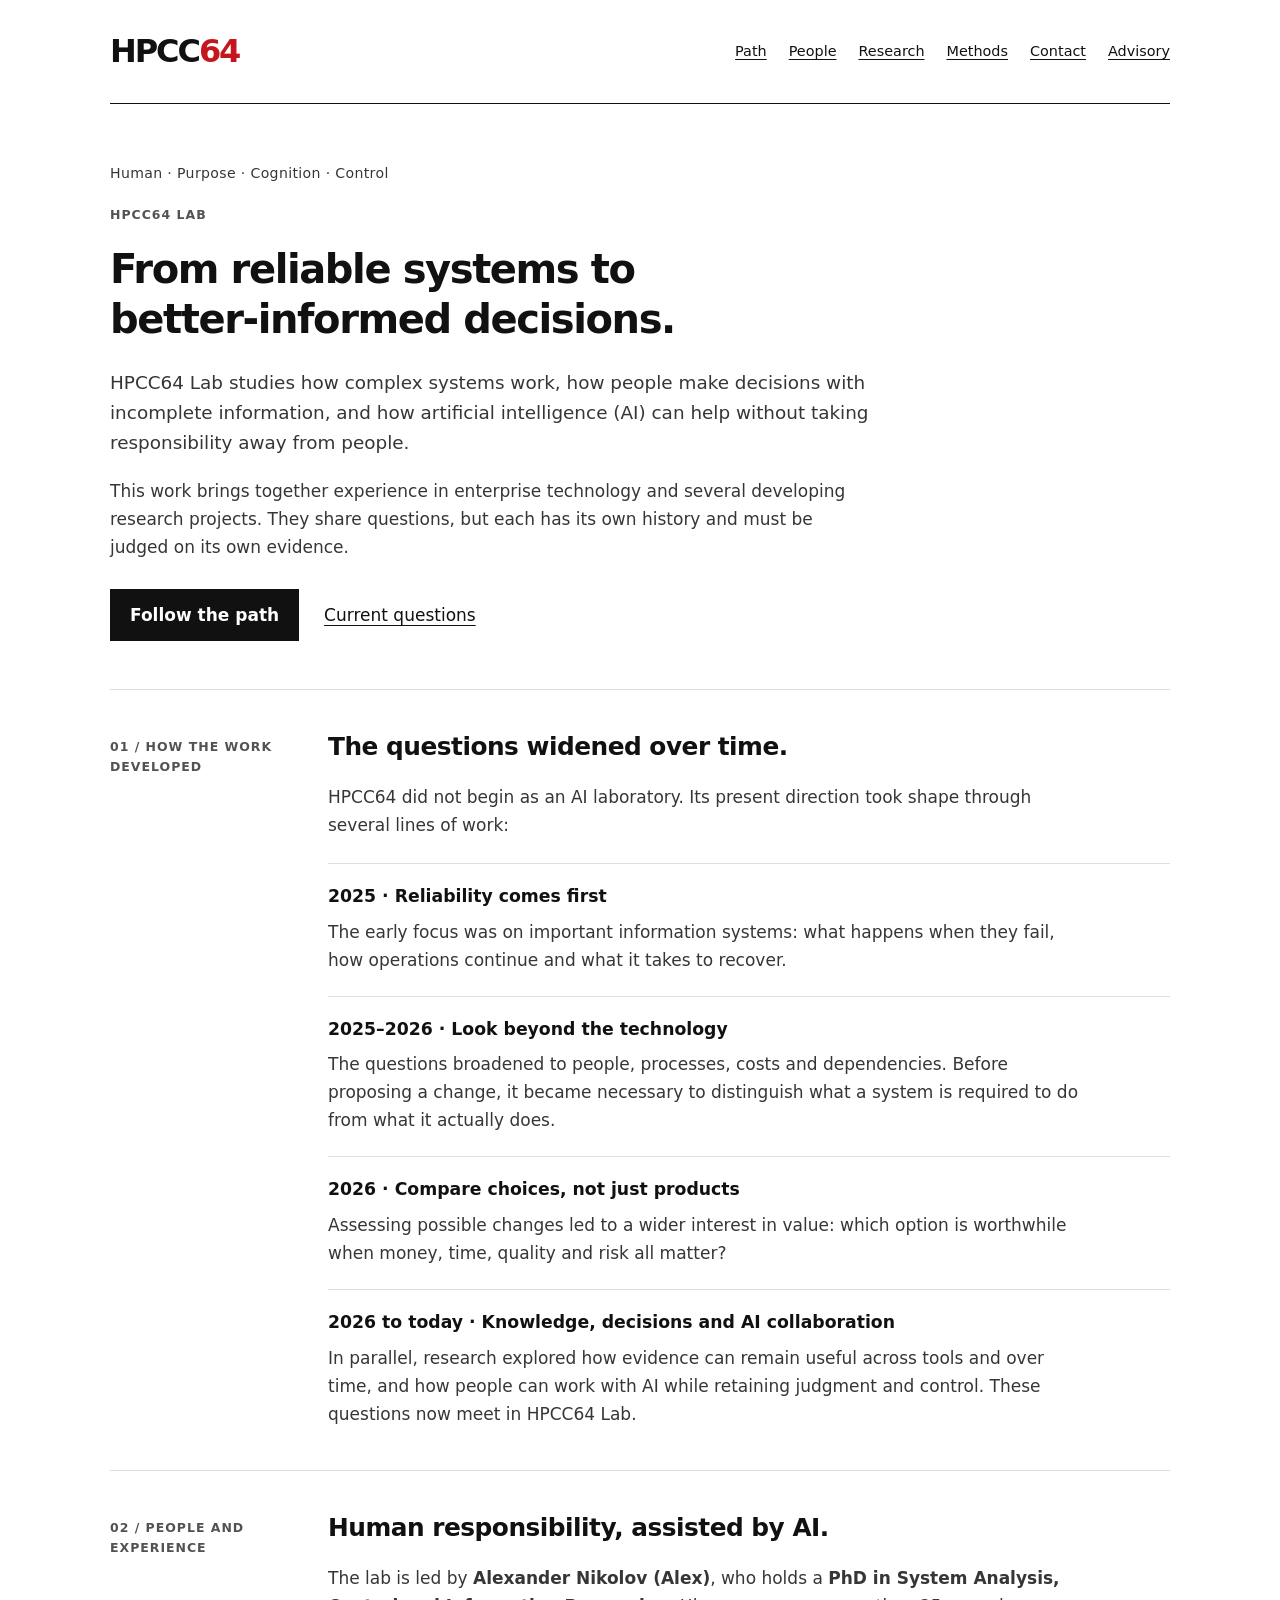
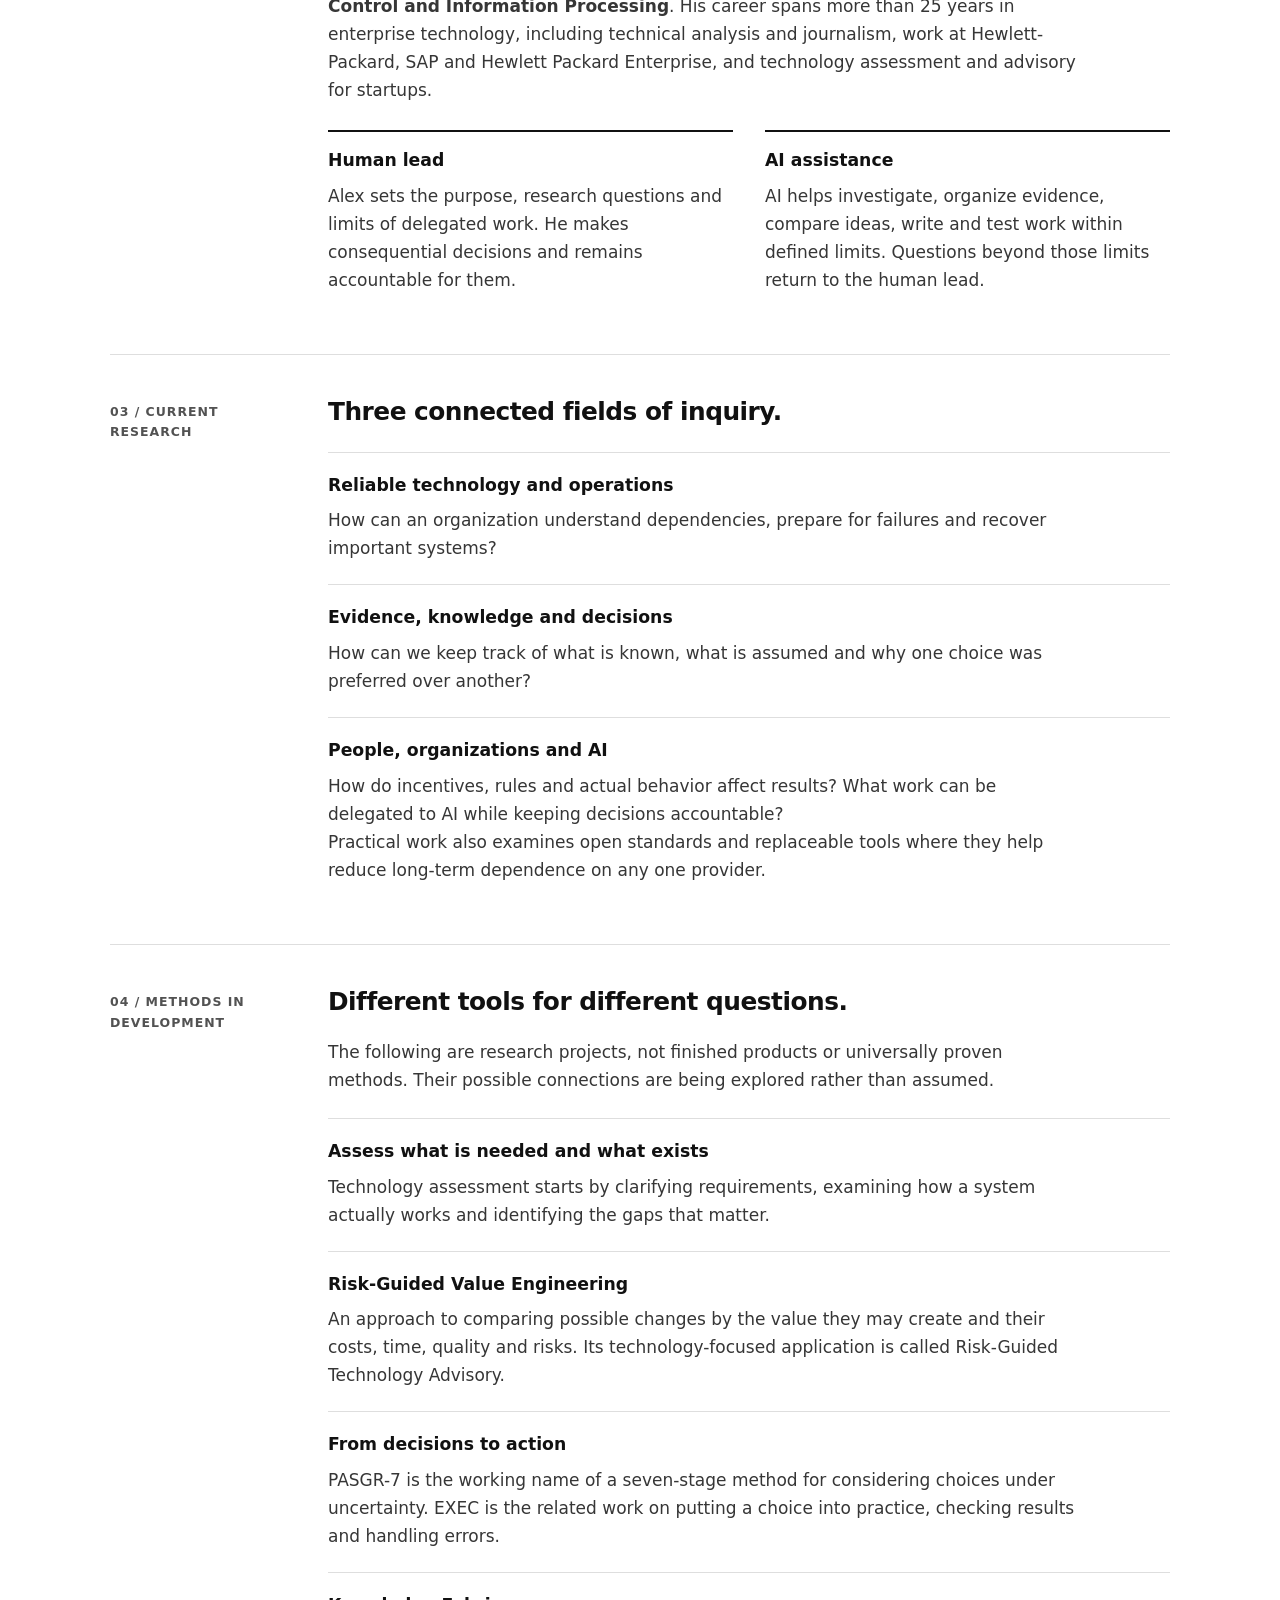
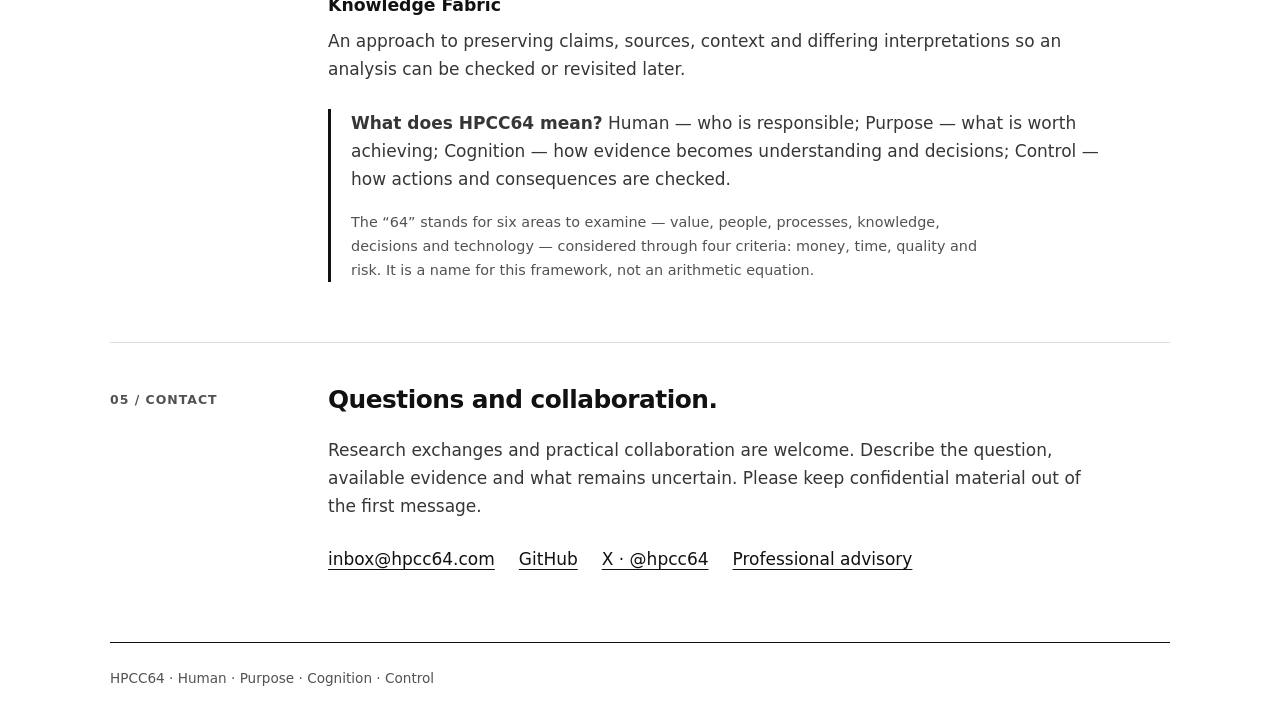
==== commit e885158e: "content: restore research history and explain methods in plain English" ====
--- a/public/index.html
+++ b/public/index.html
@@ -3,23 +3,23 @@
   <head>
     <meta charset="utf-8">
     <meta name="viewport" content="width=device-width, initial-scale=1">
-    <title>HPCC64 Lab | Knowledge, Decisions and Human–AI Systems</title>
-    <meta name="description" content="HPCC64 Lab studies knowledge, decisions, resilient systems and human–AI collaboration. Explore developing methods, research questions and their limits.">
+    <title>HPCC64 Lab | Research into Systems, Knowledge and Decisions</title>
+    <meta name="description" content="Explore how HPCC64 Lab's questions developed from reliable technology to evidence, decision-making and collaboration between people and artificial intelligence.">
     <link rel="canonical" href="https://lab.hpcc64.com/">
     <link rel="stylesheet" href="styles.css">
     <meta property="og:type" content="website">
     <meta property="og:site_name" content="HPCC64 Lab">
-    <meta property="og:title" content="HPCC64 Lab | Knowledge, Decisions and Human–AI Systems">
-    <meta property="og:description" content="HPCC64 Lab studies knowledge, decisions, resilient systems and human–AI collaboration. Explore developing methods, research questions and their limits.">
+    <meta property="og:title" content="HPCC64 Lab | Research into Systems, Knowledge and Decisions">
+    <meta property="og:description" content="Explore how HPCC64 Lab's questions developed from reliable technology to evidence, decision-making and collaboration between people and artificial intelligence.">
     <meta property="og:url" content="https://lab.hpcc64.com/">
   </head>
   <body>
     <a class="skip-link" href="#main">Skip to content</a>
-    <div class="shell">
-      <header class="topbar">
+    <div class="shell">      <header class="topbar">
         <a class="wordmark" href="/" aria-label="HPCC64 Lab home">HPCC<span class="accent">64</span></a>
         <nav aria-label="Main navigation">
-          <a href="#model">Model</a>
+          <a href="#path">Path</a>
+          <a href="#people">People</a>
           <a href="#research">Research</a>
           <a href="#methods">Methods</a>
           <a href="#contact">Contact</a>
@@ -30,94 +30,115 @@
         <section class="intro" aria-labelledby="intro-title">
           <p class="identity">Human · Purpose · Cognition · Control</p>
           <p class="eyebrow">HPCC64 Lab</p>
-          <h1 id="intro-title">Researching knowledge, decisions and human–AI collaboration.</h1>
-          <p class="lead">HPCC64 Lab investigates how people and AI can use incomplete evidence to make reasoned decisions and carry out controlled action in technological, business and social systems.</p>
-          <p>The aim is not to claim certainty, but to make assumptions, authority, trade-offs and results open to examination.</p>
+          <h1 id="intro-title">From reliable systems to better-informed decisions.</h1>
+          <p class="lead">HPCC64 Lab studies how complex systems work, how people make decisions with incomplete information, and how artificial intelligence (AI) can help without taking responsibility away from people.</p>
+          <p>This work brings together experience in enterprise technology and several developing research projects. They share questions, but each has its own history and must be judged on its own evidence.</p>
           <div class="actions">
-            <a class="button" href="#research">Research questions</a>
-            <a href="#methods">Developing methods</a>
+            <a class="button" href="#path">Follow the path</a>
+            <a href="#research">Current questions</a>
           </div>
         </section>
-        <section class="section section-layout" id="model" aria-labelledby="model-title">
-          <p class="section-label number">01 / Operating model</p>
+        <section class="section section-layout" id="path" aria-labelledby="path-title">
+          <p class="section-label number">01 / How the work developed</p>
           <div>
-            <h2 id="model-title">Distinct roles, accountable decisions.</h2>
+            <h2 id="path-title">The questions widened over time.</h2>
+            <p>HPCC64 did not begin as an AI laboratory. Its present direction took shape through several lines of work:</p>
+            <ul class="rows" role="list">
+              <li>
+                <h3>2025 · Reliability comes first</h3>
+                <p>The early focus was on important information systems: what happens when they fail, how operations continue and what it takes to recover.</p>
+              </li>
+              <li>
+                <h3>2025–2026 · Look beyond the technology</h3>
+                <p>The questions broadened to people, processes, costs and dependencies. Before proposing a change, it became necessary to distinguish what a system is required to do from what it actually does.</p>
+              </li>
+              <li>
+                <h3>2026 · Compare choices, not just products</h3>
+                <p>Assessing possible changes led to a wider interest in value: which option is worthwhile when money, time, quality and risk all matter?</p>
+              </li>
+              <li>
+                <h3>2026 to today · Knowledge, decisions and AI collaboration</h3>
+                <p>In parallel, research explored how evidence can remain useful across tools and over time, and how people can work with AI while retaining judgment and control. These questions now meet in HPCC64 Lab.</p>
+              </li>
+            </ul>
+          </div>
+        </section>        <section class="section section-layout" id="people" aria-labelledby="people-title">
+          <p class="section-label number">02 / People and experience</p>
+          <div>
+            <h2 id="people-title">Human responsibility, assisted by AI.</h2>
+            <p>The lab is led by <strong>Alexander Nikolov (Alex)</strong>, who holds a <strong>PhD in System Analysis, Control and Information Processing</strong>. His career spans more than 25 years in enterprise technology, including technical analysis and journalism, work at Hewlett-Packard, SAP and Hewlett Packard Enterprise, and technology assessment and advisory for startups.</p>
             <div class="pair">
               <article>
-                <h3>Human principal</h3>
-                <p>Alex sets purpose, priorities, constraints and acceptable risk, and retains consequential decisions and final accountability.</p>
+                <h3>Human lead</h3>
+                <p>Alex sets the purpose, research questions and limits of delegated work. He makes consequential decisions and remains accountable for them.</p>
               </article>
               <article>
-                <h3>AI collaborator</h3>
-                <p>AI assists with research, analysis, design, implementation and verification within delegated limits; unresolved questions are escalated.</p>
+                <h3>AI assistance</h3>
+                <p>AI helps investigate, organize evidence, compare ideas, write and test work within defined limits. Questions beyond those limits return to the human lead.</p>
               </article>
             </div>
           </div>
-        </section>
-        <section class="section section-layout" id="research" aria-labelledby="research-title">
-          <p class="section-label number">02 / Research questions</p>
+        </section>        <section class="section section-layout" id="research" aria-labelledby="research-title">
+          <p class="section-label number">03 / Current research</p>
           <div>
-            <h2 id="research-title">Study what systems actually do.</h2>
+            <h2 id="research-title">Three connected fields of inquiry.</h2>
                         <ul class="rows" role="list">
               <li>
-                <h3>Resilient technology and operations</h3>
-                <p>What dependencies and failure modes matter, and what evidence shows that a system can recover under degraded conditions?</p>
+                <h3>Reliable technology and operations</h3>
+                <p>How can an organization understand dependencies, prepare for failures and recover important systems?</p>
               </li>
               <li>
-                <h3>Knowledge and human–AI work</h3>
-                <p>How can claims, provenance and competing interpretations remain traceable when models, tools or operating conditions change?</p>
+                <h3>Evidence, knowledge and decisions</h3>
+                <p>How can we keep track of what is known, what is assumed and why one choice was preferred over another?</p>
               </li>
               <li>
-                <h3>Business and social systems</h3>
-                <p>How do incentives, institutions and feedback affect outcomes, especially where formal descriptions differ from practice?</p>
+                <h3>People, organizations and AI</h3>
+                <p>How do incentives, rules and actual behavior affect results? What work can be delegated to AI while keeping decisions accountable?</p>
               </li>
             </ul>
-            <p>Open standards, portable knowledge and replaceable components are considered where they preserve practical choices and resilience.</p>
+            <p>Practical work also examines open standards and replaceable tools where they help reduce long-term dependence on any one provider.</p>
           </div>
-        </section>
-        <section class="section section-layout" id="methods" aria-labelledby="methods-title">
-          <p class="section-label number">03 / Developing methods</p>
+        </section>        <section class="section section-layout" id="methods" aria-labelledby="methods-title">
+          <p class="section-label number">04 / Methods in development</p>
           <div>
-            <h2 id="methods-title">Connect evidence, decisions and action.</h2>
-            <p>The approaches below are under development. Their usefulness and limits must be tested in specific applications; the descriptions are not claims of universal validation.</p>
+            <h2 id="methods-title">Different tools for different questions.</h2>
+            <p>The following are research projects, not finished products or universally proven methods. Their possible connections are being explored rather than assumed.</p>
             <ul class="rows" role="list">
               <li>
-                <h3>Risk-Guided Value Engineering (RGVE)</h3>
-                <p>A cross-domain approach to comparing value, costs and uncertainty. MTQR means Money, Time, Quality and Risk / Uncertainty; Risk-Guided Technology Advisory (RGTA) applies this perspective to IT.</p>
+                <h3>Assess what is needed and what exists</h3>
+                <p>Technology assessment starts by clarifying requirements, examining how a system actually works and identifying the gaps that matter.</p>
               </li>
               <li>
-                <h3>Required state and current state</h3>
-                <p>IT compliance assessment identifies obligations and constraints; technology due diligence examines the actual architecture and operating capability. Their comparison exposes gaps and alternatives.</p>
+                <h3>Risk-Guided Value Engineering</h3>
+                <p>An approach to comparing possible changes by the value they may create and their costs, time, quality and risks. Its technology-focused application is called Risk-Guided Technology Advisory.</p>
               </li>
               <li>
-                <h3>PASGR-7 and EXEC</h3>
-                <p>PASGR-7 structures a decision through alternatives, scenarios and trade-offs. EXEC develops a bounded way to act, check results, handle errors and reassess.</p>
+                <h3>From decisions to action</h3>
+                <p>PASGR-7 is the working name of a seven-stage method for considering choices under uncertainty. EXEC is the related work on putting a choice into practice, checking results and handling errors.</p>
               </li>
               <li>
                 <h3>Knowledge Fabric</h3>
-                <p>A developing architecture for traceable claims, sources, context, uncertainty and competing interpretations, intended to make decision knowledge reusable across tools.</p>
+                <p>An approach to preserving claims, sources, context and differing interpretations so an analysis can be checked or revisited later.</p>
               </li>
             </ul>
             <div class="framework">
-              <p><strong>Why “64”?</strong> The name denotes a frame of six system domains considered through four decision criteria — not a claim that six times four equals 64.</p>
-              <p class="note">The domains are Value &amp; Outcomes; Actors &amp; Capabilities; Processes &amp; Operating Model; Evidence, Data &amp; Knowledge; Cognition, Decisions &amp; Automation; and Technology, Infrastructure &amp; Dependencies.</p>
+              <p><strong>What does HPCC64 mean?</strong> Human — who is responsible; Purpose — what is worth achieving; Cognition — how evidence becomes understanding and decisions; Control — how actions and consequences are checked.</p>
+              <p class="note">The “64” stands for six areas to examine — value, people, processes, knowledge, decisions and technology — considered through four criteria: money, time, quality and risk. It is a name for this framework, not an arithmetic equation.</p>
             </div>
           </div>
-        </section>
-        <section class="section section-layout" id="contact" aria-labelledby="contact-title">
-          <p class="section-label number">04 / Contact</p>
+        </section>        <section class="section section-layout" id="contact" aria-labelledby="contact-title">
+          <p class="section-label number">05 / Contact</p>
           <div>
-            <h2 id="contact-title">Exchange questions and findings.</h2>
-            <p>For a research exchange, describe the question, available evidence and uncertainty that matters. Please do not send confidential information in the initial message.</p>
+            <h2 id="contact-title">Questions and collaboration.</h2>
+            <p>Research exchanges and practical collaboration are welcome. Describe the question, available evidence and what remains uncertain. Please keep confidential material out of the first message.</p>
             <div class="links">
               <a class="contact-address" href="mailto:inbox@hpcc64.com">inbox@hpcc64.com</a>
               <a href="https://github.com/HPCC64">GitHub</a>
               <a href="https://x.com/hpcc64">X · @hpcc64</a>
-              <a href="https://www.hpcc64.com/">Work with HPCC64</a>
+              <a href="https://www.hpcc64.com/">Professional advisory</a>
             </div>
           </div>
-        </section>
-      </main>
+        </section>      </main>
       <footer>HPCC64 · Human · Purpose · Cognition · Control</footer>
     </div>
   </body>
